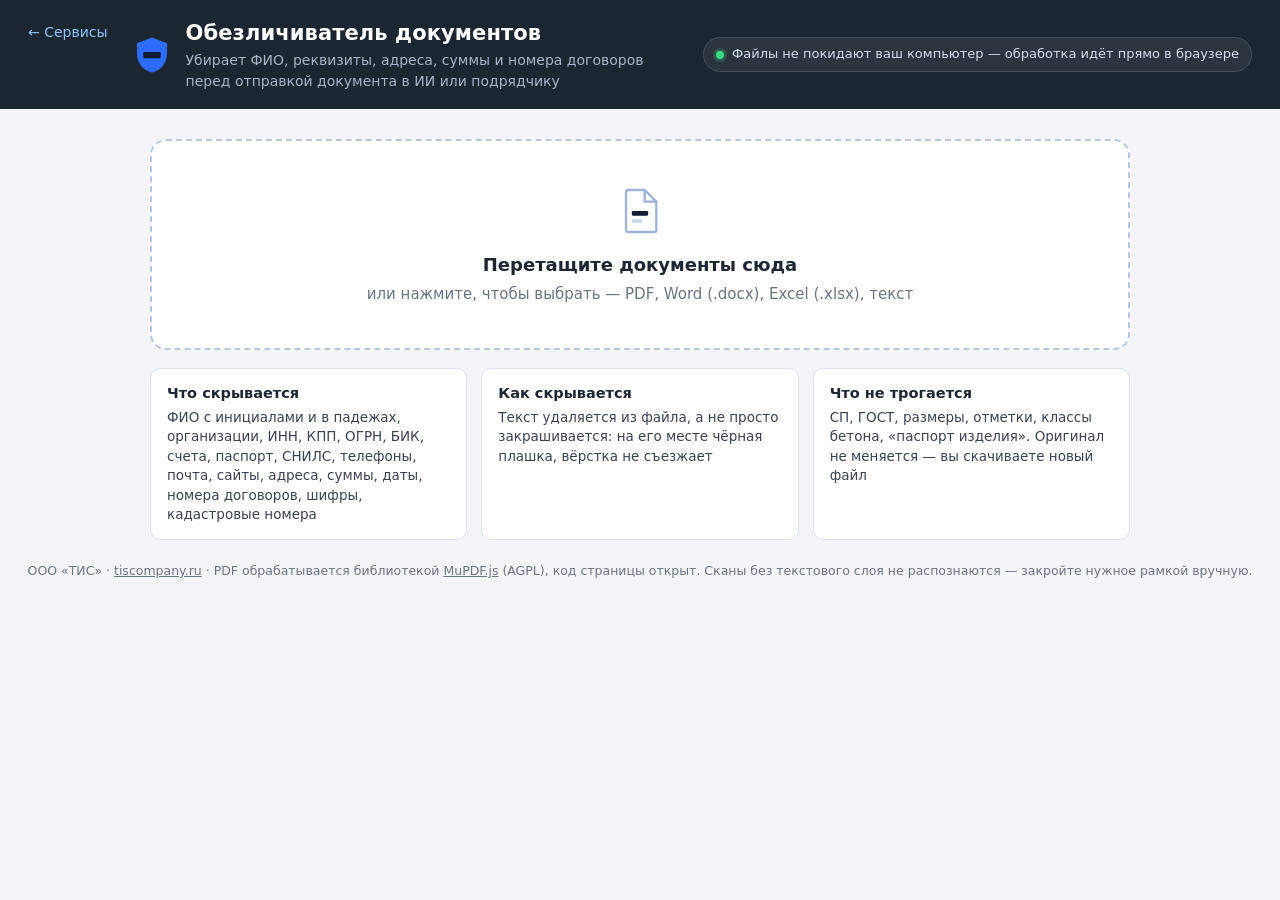
==== services/anonymizer/index.html @ 800c71ee "Сервис «Обезличивание документов»: PDF, Word, Excel в браузере Ядро поиска — то же, что в программе " ====
<!DOCTYPE html>
<html lang="ru">
<head>
<meta charset="utf-8">
<meta name="viewport" content="width=device-width, initial-scale=1">
<title>Обезличиватель документов — ТИС</title>
<meta name="description" content="Обезличивание документов перед отправкой в ИИ: ФИО, реквизиты, адреса, суммы и номера договоров удаляются из PDF, Word и Excel прямо в браузере. Файлы никуда не отправляются.">
<link rel="icon" href="data:,">
<link rel="stylesheet" href="style.css?v=1">
</head>
<body>
<header class="top">
  <a class="back" href="../" title="Все сервисы">← Сервисы</a>
  <div class="brand">
    <svg class="logo" viewBox="0 0 32 32" aria-hidden="true"><path d="M16 2 4 6.5v8.2C4 22.3 9.1 28.4 16 30c6.9-1.6 12-7.7 12-15.3V6.5Z" fill="#2f6bff"/><rect x="9" y="13.5" width="14" height="5" rx="1" fill="#0f1a33"/></svg>
    <div>
      <h1>Обезличиватель документов</h1>
      <p>Убирает ФИО, реквизиты, адреса, суммы и номера договоров перед отправкой документа в ИИ или подрядчику</p>
    </div>
  </div>
  <div class="privacy"><span class="dot"></span>Файлы не покидают ваш компьютер — обработка идёт прямо в браузере</div>
</header>

<main>
  <!-- стартовый экран -->
  <section id="start" class="start">
    <label id="drop" class="drop">
      <input id="pick" type="file" multiple accept=".pdf,.docx,.xlsx,.xlsm,.txt,.md,.csv">
      <div class="drop-ico">
        <svg viewBox="0 0 48 48" aria-hidden="true"><path d="M14 6h14l10 10v24a2 2 0 0 1-2 2H14a2 2 0 0 1-2-2V8a2 2 0 0 1 2-2Z" fill="#fff" stroke="#9fb3d9" stroke-width="2"/><path d="M28 6v10h10" fill="none" stroke="#9fb3d9" stroke-width="2"/><rect x="17" y="24" width="14" height="4" rx="1" fill="#0f1a33"/><rect x="17" y="31" width="9" height="3" rx="1" fill="#c9d4ea"/></svg>
      </div>
      <b>Перетащите документы сюда</b>
      <span>или нажмите, чтобы выбрать — PDF, Word (.docx), Excel (.xlsx), текст</span>
    </label>
    <ul class="facts">
      <li><b>Что скрывается</b>ФИО с инициалами и в падежах, организации, ИНН, КПП, ОГРН, БИК, счета, паспорт, СНИЛС, телефоны, почта, сайты, адреса, суммы, даты, номера договоров, шифры, кадастровые номера</li>
      <li><b>Как скрывается</b>Текст удаляется из файла, а не просто закрашивается: на его месте чёрная плашка, вёрстка не съезжает</li>
      <li><b>Что не трогается</b>СП, ГОСТ, размеры, отметки, классы бетона, «паспорт изделия». Оригинал не меняется — вы скачиваете новый файл</li>
    </ul>
    <div id="boot" class="boot hidden"><div class="bar"><i></i></div><span id="bootText">Загружаю модуль обработки…</span></div>
  </section>

  <!-- рабочее окно -->
  <section id="work" class="work hidden">
    <div class="toolbar">
      <label class="btn primary" for="pick2">＋ Добавить файлы<input id="pick2" type="file" multiple accept=".pdf,.docx,.xlsx,.xlsm,.txt,.md,.csv" hidden></label>
      <button class="btn" id="btnRules">Что скрывать…</button>
      <button class="btn" id="btnUndo" title="Ctrl+Z">↶ Отменить</button>
      <span class="grow"></span>
      <label class="switch"><input type="checkbox" id="asResult"><span></span>Как будет в результате</label>
      <button class="btn primary" id="btnApply">Обезличить →</button>
    </div>
    <div class="cols">
      <aside class="panel files">
        <div class="ph">Документы</div>
        <ul id="fileList"></ul>
        <div class="hint">Рамка мышью на листе PDF — закрыть область вручную. Клик по подсветке — оставить значение.</div>
      </aside>
      <section class="panel viewer">
        <div class="vh">
          <span id="docTitle" class="doc-title">—</span>
          <span class="grow"></span>
          <span id="pageInfo" class="muted"></span>
          <div class="zoom">
            <button class="btn tool" id="zOut" title="Уменьшить">−</button>
            <span id="zLbl">по ширине</span>
            <button class="btn tool" id="zIn" title="Увеличить">+</button>
            <button class="btn tool" id="zFit">По ширине</button>
          </div>
        </div>
        <div id="warn" class="warn hidden"></div>
        <div id="view" class="view"></div>
      </section>
      <aside class="panel found">
        <div class="ph"><span>Что будет скрыто</span><span id="foundCount" class="muted"></span></div>
        <div id="foundList" class="found-list"></div>
      </aside>
    </div>
    <div id="status" class="status">Готово</div>
  </section>
</main>

<!-- настройки -->
<dialog id="dlgRules">
  <form method="dialog">
    <h2>Что скрывать</h2>
    <div id="catBoxes" class="cats"></div>
    <label class="lbl">Свои слова и фразы — по одной в строке (название объекта, фамилия без инициалов, шифр):</label>
    <textarea id="manualWords" rows="5" placeholder="Например:&#10;ЖК «Северный»&#10;Петров"></textarea>
    <div class="dlg-bar"><button class="btn" value="cancel">Отмена</button><button class="btn primary" id="rulesOk" value="ok">Применить</button></div>
  </form>
</dialog>

<!-- результат -->
<dialog id="dlgDone">
  <form method="dialog">
    <h2>Готово</h2>
    <div id="doneList"></div>
    <div class="dlg-bar"><button class="btn" value="close">Закрыть</button><button class="btn primary" id="dlZip" type="button">Скачать всё (.zip)</button></div>
  </form>
</dialog>

<footer class="foot">
  ООО «ТИС» · <a href="https://tiscompany.ru" target="_blank" rel="noopener">tiscompany.ru</a> ·
  PDF обрабатывается библиотекой <a href="https://github.com/ArtifexSoftware/mupdf.js" target="_blank" rel="noopener">MuPDF.js</a> (AGPL), код страницы открыт.
  Сканы без текстового слоя не распознаются — закройте нужное рамкой вручную.
</footer>

<script>window.APP_VERSION = "1";</script>
<script type="module" src="app.js?v=1"></script>
</body>
</html>
---- services/anonymizer/style.css ----
:root {
  --bg: #f3f5f8; --panel: #fff; --line: #dde2ea; --text: #1f2633; --muted: #6b7482;
  --accent: #0078d7; --accent-h: #006cc1; --head: #1c2630; --sel: #dbe6fd; --ok: #1f8a4c; --bad: #c0392b;
  --r: 10px;
}
* { box-sizing: border-box; }
html, body { margin: 0; background: var(--bg); color: var(--text);
  font: 15px/1.45 "Segoe UI", system-ui, -apple-system, Roboto, Arial, sans-serif; }
.hidden { display: none !important; }
.muted { color: var(--muted); font-size: 13px; }
.grow { flex: 1; }

.top { background: var(--head); color: #fff; padding: 18px 28px; display: flex; align-items: center;
  gap: 24px; flex-wrap: wrap; }
.back { color: #8fc3ff; text-decoration: none; font-size: 14px; align-self: flex-start; margin-top: 4px; }
.back:hover { text-decoration: underline; }
.brand { display: flex; gap: 14px; align-items: center; flex: 1; min-width: 300px; }
.logo { width: 40px; height: 40px; flex: none; }
.top h1 { margin: 0; font-size: 21px; font-weight: 600; letter-spacing: .1px; }
.top p { margin: 2px 0 0; color: #a9b4ca; font-size: 14px; }
.privacy { display: flex; align-items: center; gap: 8px; font-size: 13px; color: #d7def0;
  background: rgba(255,255,255,.07); border: 1px solid rgba(255,255,255,.12); padding: 7px 12px; border-radius: 99px; }
.dot { width: 8px; height: 8px; border-radius: 50%; background: #3ddc84; box-shadow: 0 0 0 3px rgba(61,220,132,.2); }

main { padding: 20px 28px 8px; }
.start { max-width: 980px; margin: 10px auto 0; }
.drop { display: flex; flex-direction: column; align-items: center; gap: 6px; padding: 42px 20px;
  background: var(--panel); border: 2px dashed #b9c6e0; border-radius: 16px; cursor: pointer;
  transition: border-color .15s, background .15s; text-align: center; }
.drop:hover, .drop.over { border-color: var(--accent); background: #f7f9ff; }
.drop input { display: none; }
.drop-ico svg { width: 56px; height: 56px; }
.drop b { font-size: 18px; }
.drop span { color: var(--muted); }
.facts { list-style: none; padding: 0; margin: 18px 0 0; display: grid; grid-template-columns: repeat(3, 1fr); gap: 14px; }
.facts li { background: var(--panel); border: 1px solid var(--line); border-radius: var(--r); padding: 14px 16px;
  font-size: 13.5px; color: #3a4252; }
.facts b { display: block; color: var(--text); font-size: 14.5px; margin-bottom: 4px; }
@media (max-width: 760px) { .facts { grid-template-columns: 1fr; } }
.boot { margin: 18px auto 0; max-width: 520px; text-align: center; color: var(--muted); font-size: 14px; }
.bar { height: 6px; background: var(--line); border-radius: 9px; overflow: hidden; margin-bottom: 8px; }
.bar i { display: block; height: 100%; width: 30%; background: var(--accent); border-radius: 9px;
  animation: slide 1.2s ease-in-out infinite; }
@keyframes slide { 0% { margin-left: -30%; } 100% { margin-left: 100%; } }

.btn { font: inherit; font-size: 14px; border: 1px solid var(--line); background: var(--panel); color: var(--text);
  padding: 7px 14px; border-radius: 8px; cursor: pointer; display: inline-flex; align-items: center; gap: 6px;
  white-space: nowrap; transition: background .12s, border-color .12s; }
.btn:hover { background: #f0f3f8; }
.btn:disabled { opacity: .5; cursor: default; }
.btn.primary { background: var(--accent); border-color: var(--accent); color: #fff; font-weight: 600; }
.btn.primary:hover { background: var(--accent-h); }
.btn.tool { padding: 4px 10px; }
.toolbar { display: flex; gap: 8px; align-items: center; margin-bottom: 12px; flex-wrap: wrap; }
.switch { display: inline-flex; align-items: center; gap: 8px; font-size: 14px; cursor: pointer; user-select: none; margin-right: 6px; }
.switch input { display: none; }
.switch span { width: 34px; height: 20px; border-radius: 99px; background: #c9d1df; position: relative; transition: background .15s; }
.switch span::after { content: ""; position: absolute; left: 2px; top: 2px; width: 16px; height: 16px; border-radius: 50%;
  background: #fff; transition: left .15s; box-shadow: 0 1px 2px rgba(0,0,0,.2); }
.switch input:checked + span { background: var(--accent); }
.switch input:checked + span::after { left: 16px; }

.cols { display: grid; grid-template-columns: 240px minmax(0, 1fr) 300px; gap: 12px; height: calc(100vh - 240px); min-height: 520px; }
@media (max-width: 1000px) { .cols { grid-template-columns: 1fr; height: auto; } .view { height: 70vh; } .found-list { max-height: 50vh; } }
.panel { background: var(--panel); border: 1px solid var(--line); border-radius: var(--r); display: flex; flex-direction: column; min-height: 0; overflow: hidden; }
.ph { padding: 10px 14px; font-weight: 600; border-bottom: 1px solid var(--line); display: flex; justify-content: space-between; align-items: baseline; }
.files ul { list-style: none; margin: 0; padding: 6px; overflow: auto; flex: 1; }
.files li { padding: 8px 10px; border-radius: 7px; cursor: pointer; display: grid; grid-template-columns: 1fr auto; gap: 6px; align-items: center; }
.files li:hover { background: #f3f6fb; }
.files li.on { background: var(--sel); }
.files .fn { overflow: hidden; text-overflow: ellipsis; white-space: nowrap; font-size: 14px; }
.files .fc { font-size: 12px; color: var(--muted); }
.files .x { grid-column: 1 / -1; font-size: 12px; color: var(--bad); }
.hint { padding: 10px 14px; font-size: 12.5px; color: var(--muted); border-top: 1px solid var(--line); }
.vh { display: flex; align-items: center; gap: 10px; padding: 8px 12px; border-bottom: 1px solid var(--line); }
.doc-title { font-weight: 600; overflow: hidden; text-overflow: ellipsis; white-space: nowrap; max-width: 50%; }
.zoom { display: flex; align-items: center; gap: 6px; font-size: 13px; color: var(--muted); }
.warn { background: #fff6e6; color: #8a4408; border-bottom: 1px solid #f3dfb7; padding: 8px 12px; font-size: 13px; }
.view { flex: 1; overflow: auto; background: #e6e9ef; padding: 16px; }
.page { position: relative; margin: 0 auto 16px; background: #fff; box-shadow: 0 1px 3px rgba(15,26,51,.18); user-select: none; }
.page img { position: absolute; inset: 0; width: 100%; height: 100%; }
.page .no { position: absolute; right: 8px; bottom: -14px; font-size: 11px; color: var(--muted); }
.ov { position: absolute; inset: 0; cursor: crosshair; }
.hit { position: absolute; border-radius: 2px; cursor: pointer; mix-blend-mode: multiply; }
.hit.off { background: transparent !important; outline: 1.5px dashed currentColor; mix-blend-mode: normal; }
.res .hit:not(.off), .res .man, .res .img.on { background: #000 !important; mix-blend-mode: normal; outline: none; }
.man { position: absolute; background: rgba(15,26,51,.55); outline: 2px solid #0f1a33; cursor: pointer; }
.img { position: absolute; outline: 2px dashed #8a93a5; cursor: pointer; }
.img.on { outline-color: #0f1a33; background: rgba(15,26,51,.45); }
.rubber { position: absolute; border: 2px dashed var(--accent); background: rgba(37,99,235,.08); pointer-events: none; }
.textdoc { background: #fff; max-width: 900px; margin: 0 auto; padding: 22px 26px; white-space: pre-wrap; font-size: 14.5px;
  box-shadow: 0 1px 3px rgba(15,26,51,.18); border-radius: 4px; }
.textdoc mark { border-radius: 3px; padding: 0 1px; cursor: pointer; }
.textdoc mark.off { background: transparent !important; text-decoration: line-through; color: var(--muted) !important; }
.res .textdoc mark:not(.off) { background: #000 !important; color: #000 !important; }
.found-list { overflow: auto; flex: 1; padding: 6px 4px 10px; }
.cat { margin: 4px 6px 8px; }
.cat-h { display: flex; align-items: center; gap: 8px; font-weight: 600; font-size: 13.5px; padding: 4px 6px; cursor: pointer; }
.cat-h .sw { width: 10px; height: 10px; border-radius: 3px; flex: none; }
.val { display: flex; gap: 8px; align-items: flex-start; padding: 4px 6px 4px 24px; border-radius: 6px; font-size: 13.5px; cursor: pointer; }
.val:hover { background: #f3f6fb; }
.val.off { color: #9aa0aa; text-decoration: line-through; }
.val .n { color: var(--muted); font-size: 12px; margin-left: auto; }
.val input, .cat-h input { margin-top: 3px; accent-color: var(--accent); }
.status { margin-top: 8px; font-size: 13px; color: var(--muted); }

dialog { border: none; border-radius: 14px; padding: 0; max-width: 640px; width: calc(100% - 32px);
  box-shadow: 0 20px 60px rgba(15,26,51,.35); color: var(--text); }
dialog::backdrop { background: rgba(15,26,51,.45); }
dialog form { padding: 20px 22px; }
dialog h2 { margin: 0 0 12px; font-size: 19px; }
.cats { display: grid; grid-template-columns: 1fr 1fr; gap: 4px 16px; margin-bottom: 14px; font-size: 14px; }
.cats label { display: flex; gap: 8px; align-items: center; }
.lbl { font-size: 13.5px; color: var(--muted); display: block; margin-bottom: 6px; }
textarea { width: 100%; font: inherit; font-size: 14px; border: 1px solid var(--line); border-radius: 8px; padding: 8px 10px; resize: vertical; }
textarea:focus { outline: 2px solid var(--sel); border-color: var(--accent); }
.dlg-bar { display: flex; justify-content: flex-end; gap: 8px; margin-top: 16px; }
.done-row { display: grid; grid-template-columns: 1fr auto; gap: 4px 12px; padding: 10px 0; border-bottom: 1px solid var(--line); align-items: center; }
.done-row .nm { font-weight: 600; overflow-wrap: anywhere; }
.done-row .st { grid-column: 1; font-size: 13px; color: var(--muted); }
.done-row .ok { color: var(--ok); font-size: 13px; grid-column: 1 / -1; }
.done-row .bad { color: var(--bad); font-size: 13px; grid-column: 1 / -1; }
.done-row a.btn { grid-row: 1 / span 2; grid-column: 2; text-decoration: none; }
.foot { text-align: center; color: var(--muted); font-size: 12.5px; padding: 14px 20px 22px; }
.foot a { color: var(--muted); }
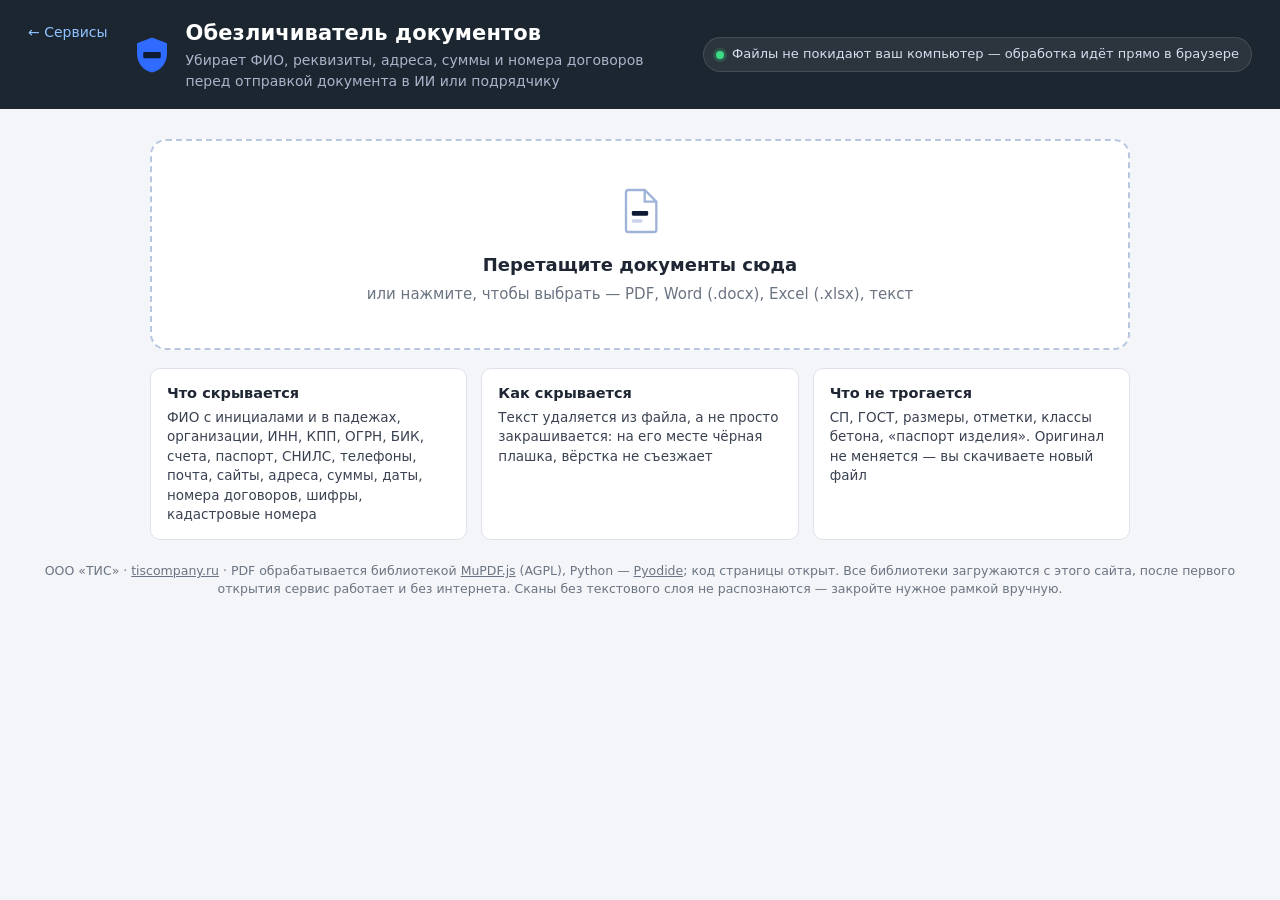
==== commit be8f7a21: "Обезличивание: правила проверены на договорах, библиотеки на своём сайте, работа без интернета - исп" ====
--- a/services/anonymizer/index.html
+++ b/services/anonymizer/index.html
@@ -6,7 +6,7 @@
 <title>Обезличиватель документов — ТИС</title>
 <meta name="description" content="Обезличивание документов перед отправкой в ИИ: ФИО, реквизиты, адреса, суммы и номера договоров удаляются из PDF, Word и Excel прямо в браузере. Файлы никуда не отправляются.">
 <link rel="icon" href="data:,">
-<link rel="stylesheet" href="style.css?v=1">
+<link rel="stylesheet" href="style.css?v=2">
 </head>
 <body>
 <header class="top">
@@ -102,11 +102,12 @@
 
 <footer class="foot">
   ООО «ТИС» · <a href="https://tiscompany.ru" target="_blank" rel="noopener">tiscompany.ru</a> ·
-  PDF обрабатывается библиотекой <a href="https://github.com/ArtifexSoftware/mupdf.js" target="_blank" rel="noopener">MuPDF.js</a> (AGPL), код страницы открыт.
+  PDF обрабатывается библиотекой <a href="https://github.com/ArtifexSoftware/mupdf.js" target="_blank" rel="noopener">MuPDF.js</a> (AGPL), Python — <a href="https://pyodide.org" target="_blank" rel="noopener">Pyodide</a>; код страницы открыт.
+  Все библиотеки загружаются с этого сайта, после первого открытия сервис работает и без интернета.
   Сканы без текстового слоя не распознаются — закройте нужное рамкой вручную.
 </footer>
 
-<script>window.APP_VERSION = "1";</script>
-<script type="module" src="app.js?v=1"></script>
+<script>window.APP_VERSION = "2";</script>
+<script type="module" src="app.js?v=2"></script>
 </body>
 </html>
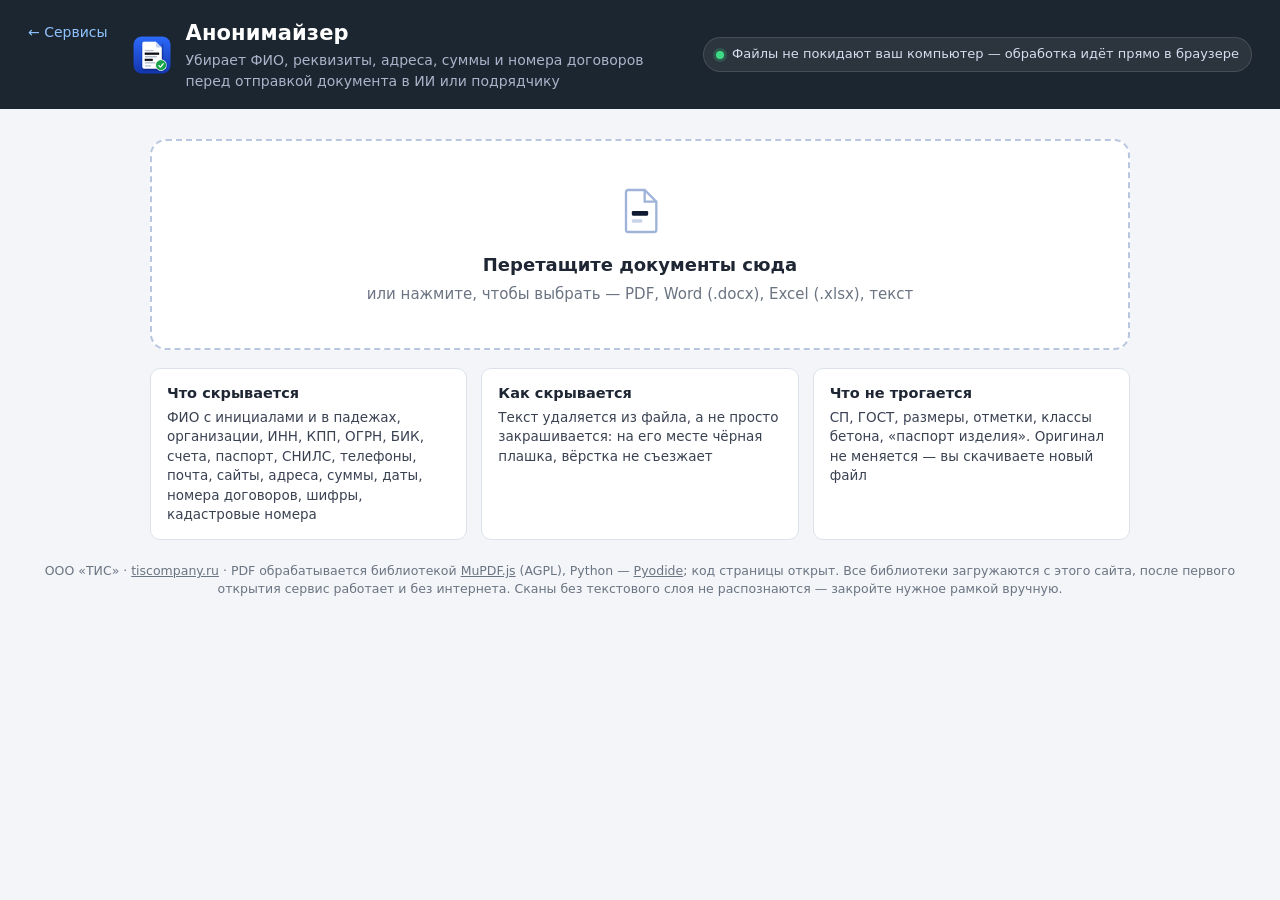
==== commit e7b48700: "Анонимайзер: новое название и иконка Co-Authored-By: Claude Opus 5.5 <noreply@anthropic.com> Claude-" ====
--- a/services/anonymizer/index.html
+++ b/services/anonymizer/index.html
@@ -3,18 +3,19 @@
 <head>
 <meta charset="utf-8">
 <meta name="viewport" content="width=device-width, initial-scale=1">
-<title>Обезличиватель документов — ТИС</title>
+<title>Анонимайзер — ТИС</title>
 <meta name="description" content="Обезличивание документов перед отправкой в ИИ: ФИО, реквизиты, адреса, суммы и номера договоров удаляются из PDF, Word и Excel прямо в браузере. Файлы никуда не отправляются.">
-<link rel="icon" href="data:,">
+<link rel="icon" type="image/png" href="icon.png">
+<link rel="apple-touch-icon" href="icon-180.png">
 <link rel="stylesheet" href="style.css?v=2">
 </head>
 <body>
 <header class="top">
   <a class="back" href="../" title="Все сервисы">← Сервисы</a>
   <div class="brand">
-    <svg class="logo" viewBox="0 0 32 32" aria-hidden="true"><path d="M16 2 4 6.5v8.2C4 22.3 9.1 28.4 16 30c6.9-1.6 12-7.7 12-15.3V6.5Z" fill="#2f6bff"/><rect x="9" y="13.5" width="14" height="5" rx="1" fill="#0f1a33"/></svg>
+    <img class="logo" src="icon.png" alt="" width="40" height="40">
     <div>
-      <h1>Обезличиватель документов</h1>
+      <h1>Анонимайзер</h1>
       <p>Убирает ФИО, реквизиты, адреса, суммы и номера договоров перед отправкой документа в ИИ или подрядчику</p>
     </div>
   </div>
